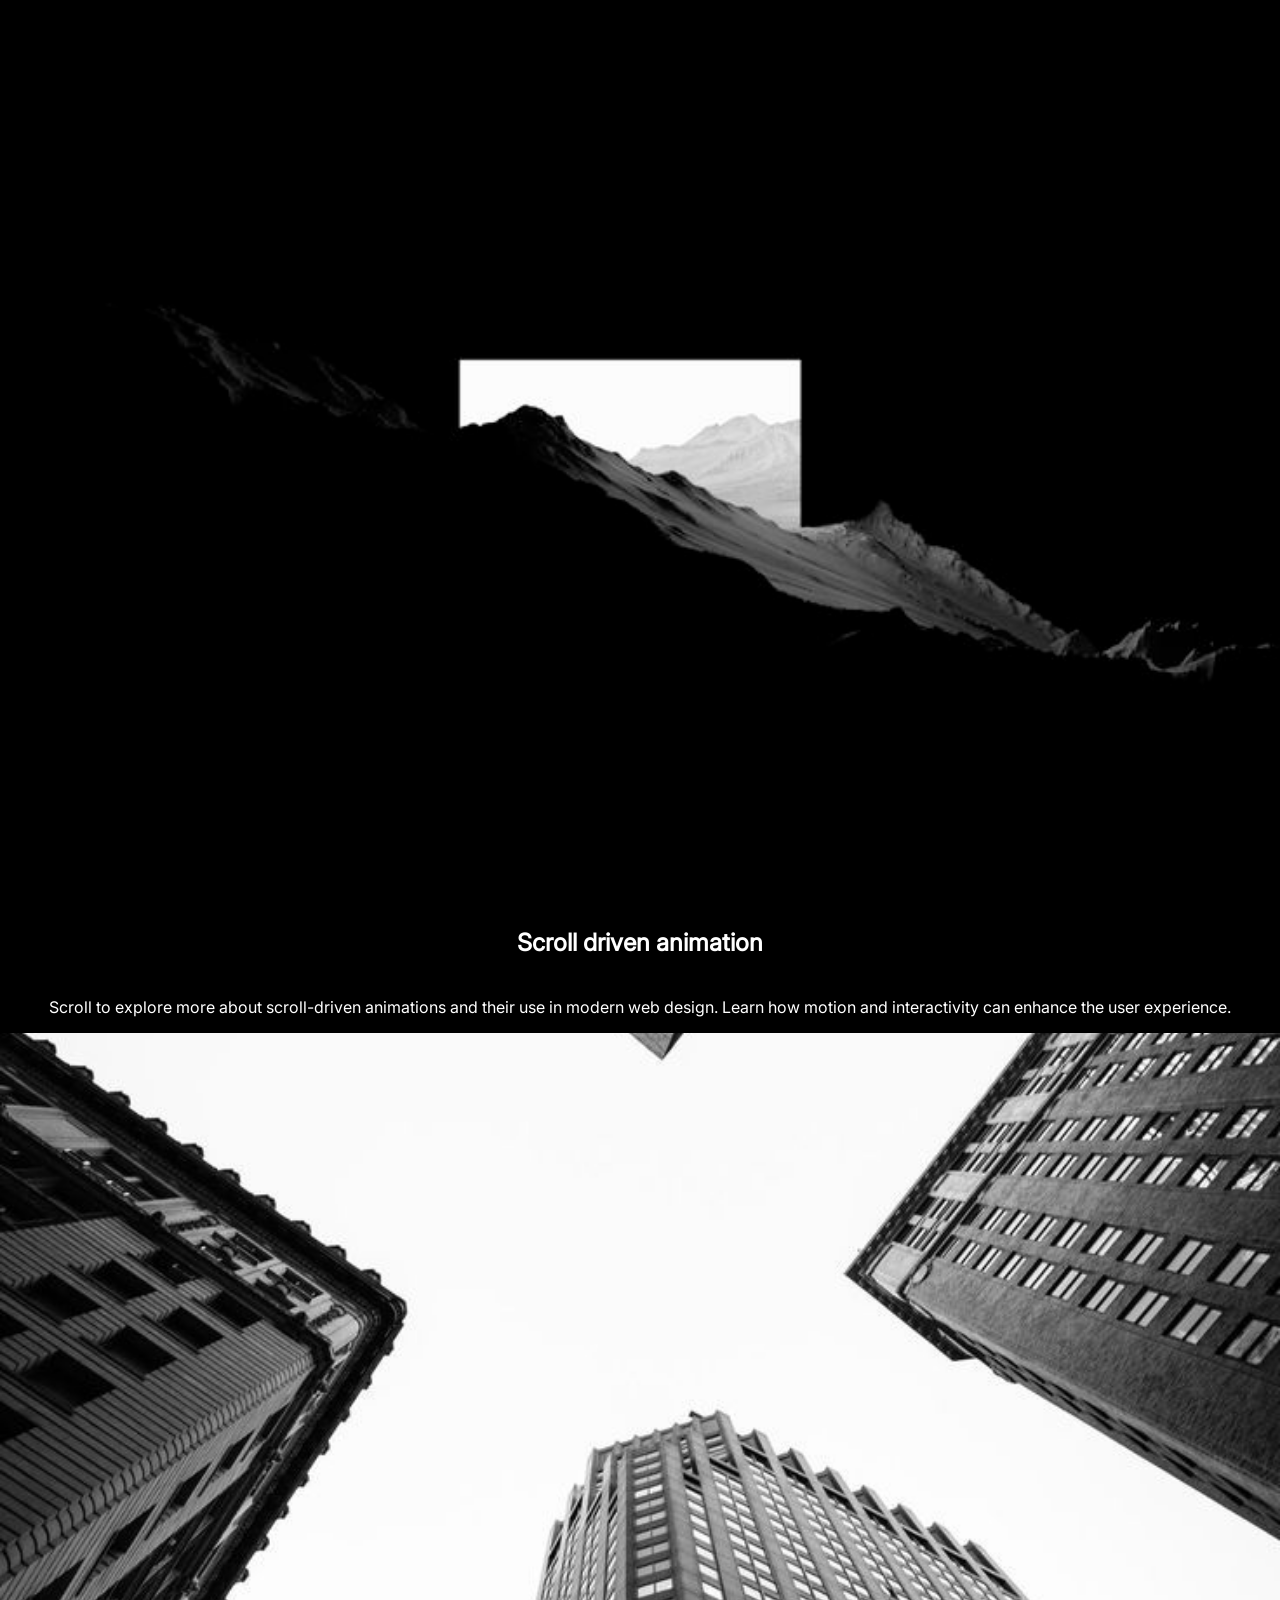
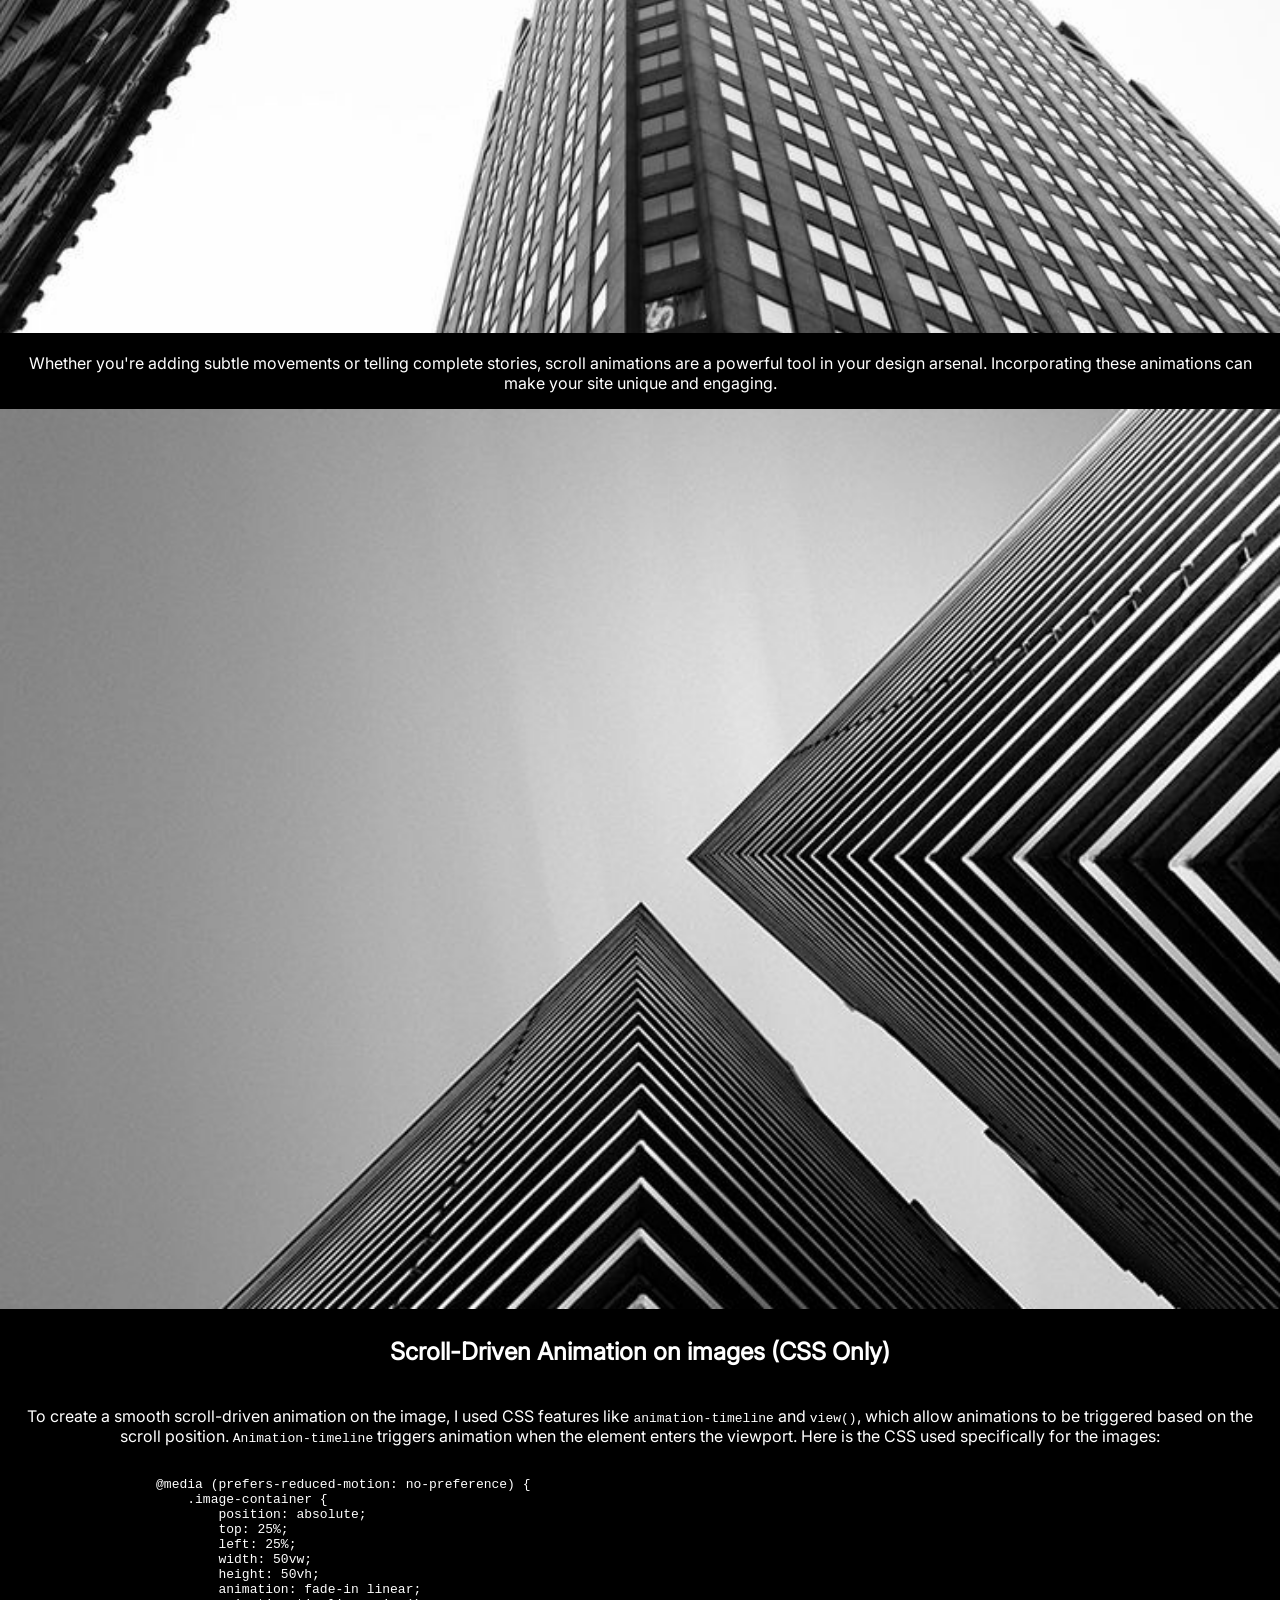
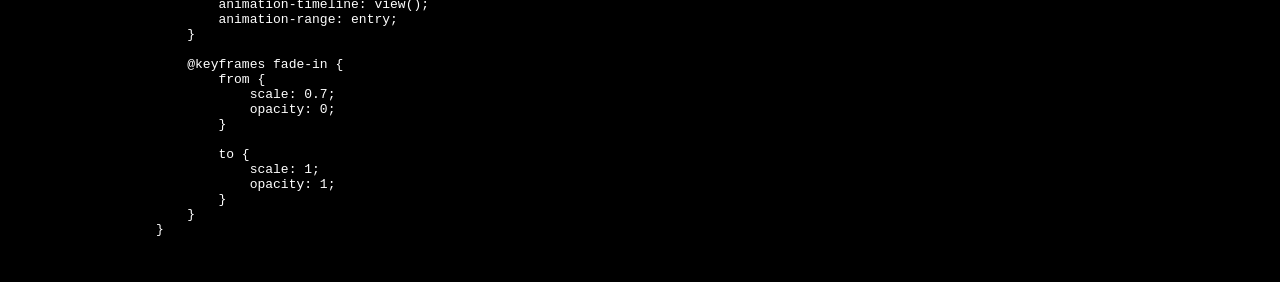
==== scrolldriven.html @ a699f075 "form" ====
<!DOCTYPE html>
<html lang="en">
<head>
    <meta charset="UTF-8">
    <meta name="viewport" content="width=device-width, initial-scale=1.0">
    <link rel="stylesheet" href="styles/stylesheet.css">
    <title>Scroll driven animation</title>
</head>

<body>
    <main>
        <div class="scroll-bar"></div>

        <section class="main-content">
            <img src="../assets/hero.png" alt="background image of buildings">
            <h1>Scroll driven animation</h1>
        </section>

        <section>
            <p>Scroll to explore more about scroll-driven animations and their use in modern web design. Learn how motion and interactivity can enhance the user experience.</p>
            <img class="image-container" src="../assets/building.png">
        </section>

        <section>
            <p> Whether you're adding subtle movements or telling complete stories, scroll animations are a powerful tool in your design arsenal. Incorporating these animations can make your site unique and engaging.</p>
            <img class="image-container" src="../assets/building2.png">
        </section>

        <section >
            <h1 class="h1-code">Scroll-Driven Animation on images (CSS Only)</h1>
            <p class="p-code">To create a smooth scroll-driven animation on the image, I used CSS features like <code>animation-timeline</code> and <code>view()</code>, which allow animations to be triggered based on the scroll position. <code>Animation-timeline</code> triggers animation when the element enters the viewport. Here is the CSS used specifically for the images:</p>
            <pre>
                <code>
                    @media (prefers-reduced-motion: no-preference) {
                        .image-container {
                            position: absolute;
                            top: 25%;
                            left: 25%;
                            width: 50vw;
                            height: 50vh;
                            animation: fade-in linear;
                            animation-timeline: view();   
                            animation-range: entry; 
                        }

                        @keyframes fade-in {
                            from {
                                scale: 0.7;
                                opacity: 0;
                            }

                            to {
                                scale: 1;
                                opacity: 1;
                            }
                        }
                    }

                </code>
            </pre>
        </section>
    </main>

</body>
</html>

<style>
    main {
        background-color: var(--neutral-color-black);
    }

    @media (prefers-reduced-motion: no-preference) {
        .scroll-bar {
            height: .6em;
            position: fixed;
            top: 0;
            background-color: darkblue;
            width: 100%;
            z-index: 1;
            transform-origin: left;
            scale: 0 1;

            animation: scroll linear;
            animation-timeline: scroll(y);
        }
        
        @keyframes scroll {
            to {
                scale: 1 1;
            }
        }
    }


    @media (prefers-reduced-motion: no-preference) {
        .main-content {
            animation: fade-out linear;
            animation-timeline: view();
            animation-range: exit 20em;
        }

        @keyframes fade-out {
            to {
                opacity: 0;
            }
        }
    }

    img {
        width: 100%;
        height: 100vh;
        object-fit: cover;
    }

    h1, p {
        color: var(--neutral-color-white);
        font-family: var(--font-inter-regular);
        text-align: center;
        padding: 1em;
    }

    a {
        display: flex;
        justify-content: center;
    }

    code {
        color: var(--neutral-color-white);
    }

    form {
        display: flex;
        flex-direction: column;
        align-items: center;
        gap: 1em;
        color: var(--neutral-color-white);
    }

    @media (prefers-reduced-motion: no-preference) {
    .image-container {
        animation: fade-in linear;
        animation-timeline: view();  
        animation-range: entry;
    }

    @keyframes fade-in {
        from {
            scale: 0.7;
            opacity: 0;
        }

        to {
            scale: 1;
            opacity: 1;
        }
    }
}

    form input[type="text"] {
        width: 25rem;
        padding: .8em;
        margin-top: .5em;
        margin-bottom: .5em;
    }

    #submit-button {
        background-color: white;
        color: black;
        text-transform: uppercase;
        margin: 1em 0 1em 0;
        padding: 1em 2em 1em 2em;
        max-width: 13em;
        border: 1px solid white;
        border-radius: .2em;
            &:hover {
                border: 1px solid darkblue;
                background-color: darkblue;
                color: white;
                cursor: pointer;
                transition-timing-function: ease-in; /*de animatie begint langzaam en versnelt naar het einde toe.*/
                transition: .5s; /*duur van de animatie in 0.5 seconden*/
            }
    }
</style>
---- styles/stylesheet.css ----
@font-face {
    font-family: 'Inter Light';
    src: url('../fonts/Inter.ttf') format('truetype');
    font-weight: 300;
}

@font-face {
    font-family: 'Inter Regular';
    src: url('../fonts/Inter.ttf') format('truetype');
    font-weight: 400;
}

@font-face {
    font-family: 'Inter Italic Regular';
    src: url('../fonts/Inter-Italic.ttf') format('truetype');
    font-weight: 400;
    font-style: italic;
}

@font-face {
    font-family: 'Inter Medium';
    src: url('../fonts/Inter.ttf') format('truetype');
    font-weight: 500;
}

@font-face {
    font-family: 'Inter semiBold';
    src: url('../fonts/Inter.ttf') format('truetype');
    font-weight: 600;
}

@font-face {
    font-family: 'Inter Bold';
    src: url('../fonts/Inter.ttf') format('truetype');
    font-weight: 700;
}

body {
    --neutral-color-black: #000000;
    --neutral-color-white: #FFFFFF;
    --accent-color-darkgreen: #3A3C34;

    --font-inter-light: 'Inter Light', sans-serif;
    --font-inter-regular: 'Inter Regular', sans-serif;
    --font-inter-italic-regular: 'Inter Italic Regular', sans-serif;
    --font-inter-medium: 'Inter Medium', sans-serif;
    --font-inter-semiBold: 'Inter SemiBold', sans-serif;
    --font-inter-bold: 'Inter Bold', sans-serif;

    --font-size-heading: 5.5rem; /* 5.5 * 16px = 88px */
    --font-size-xxl: 2.5rem;   /* 2.5 * 16px = 40px */
    --font-size-xl: 2rem;   /* 2 * 16px = 32px */
    --font-size-l: 1.5rem;    /* 1.5 * 16px = 24px */
    --font-size-m: 1.25rem;   /* 1.25 * 16px = 20px */
    --font-size-s: 1rem;      /* 1 * 16px = 16px */
    --font-size-xs: 0.875rem; /* 0.875 * 16px = 14px */
}

* {
    margin: 0;
    padding: 0;
    box-sizing: border-box; 
}
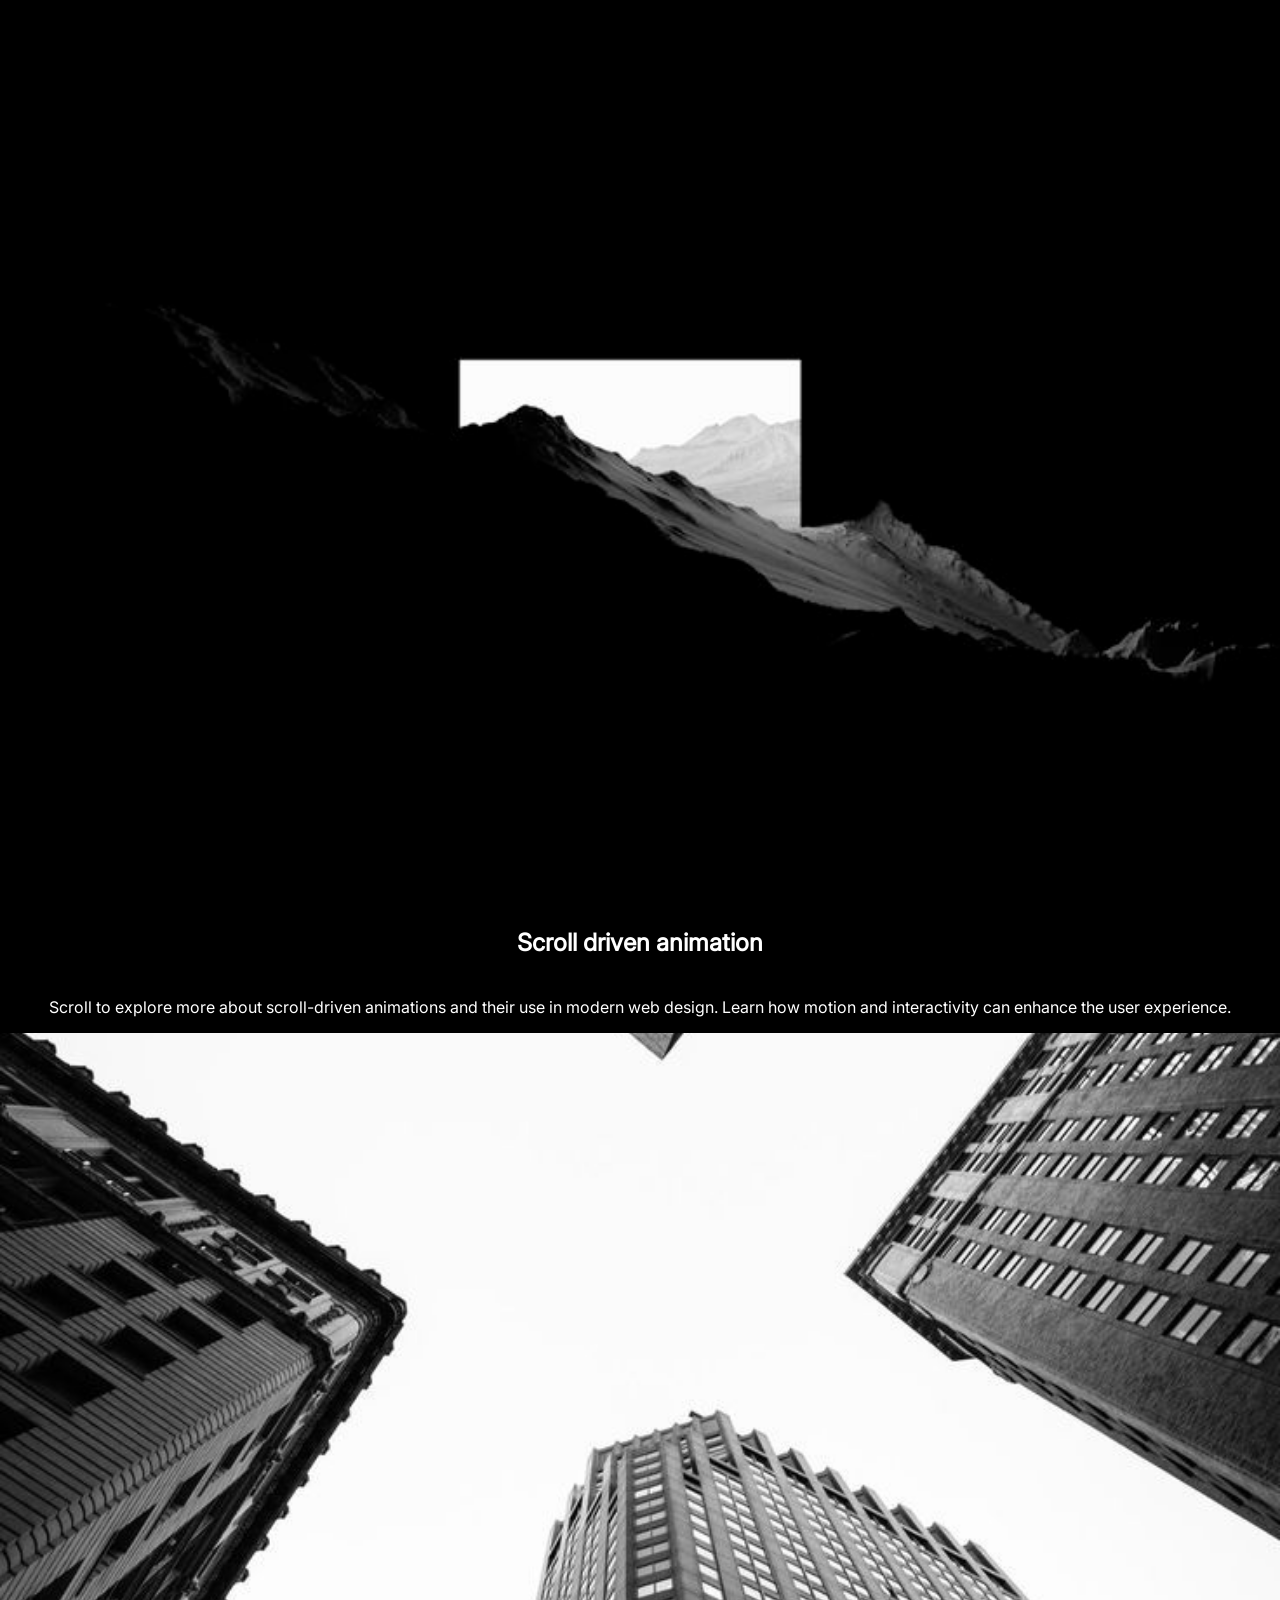
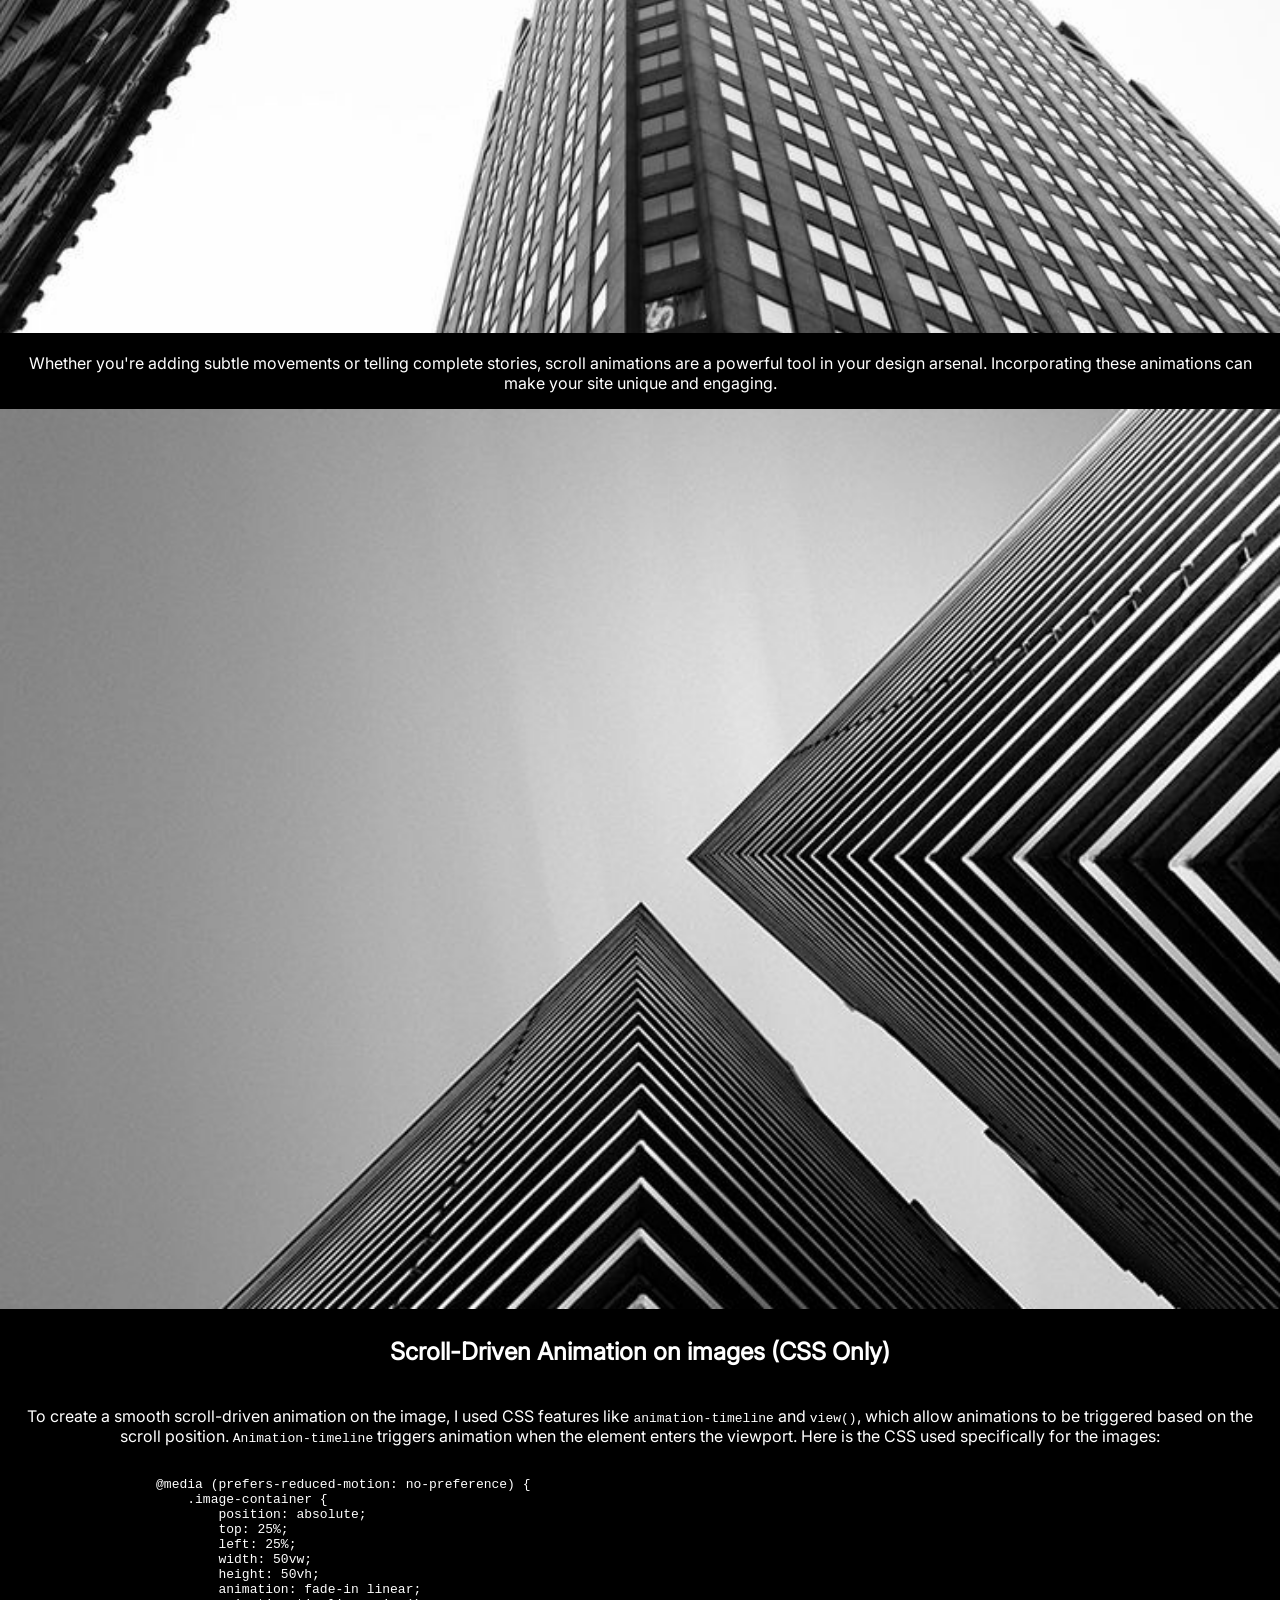
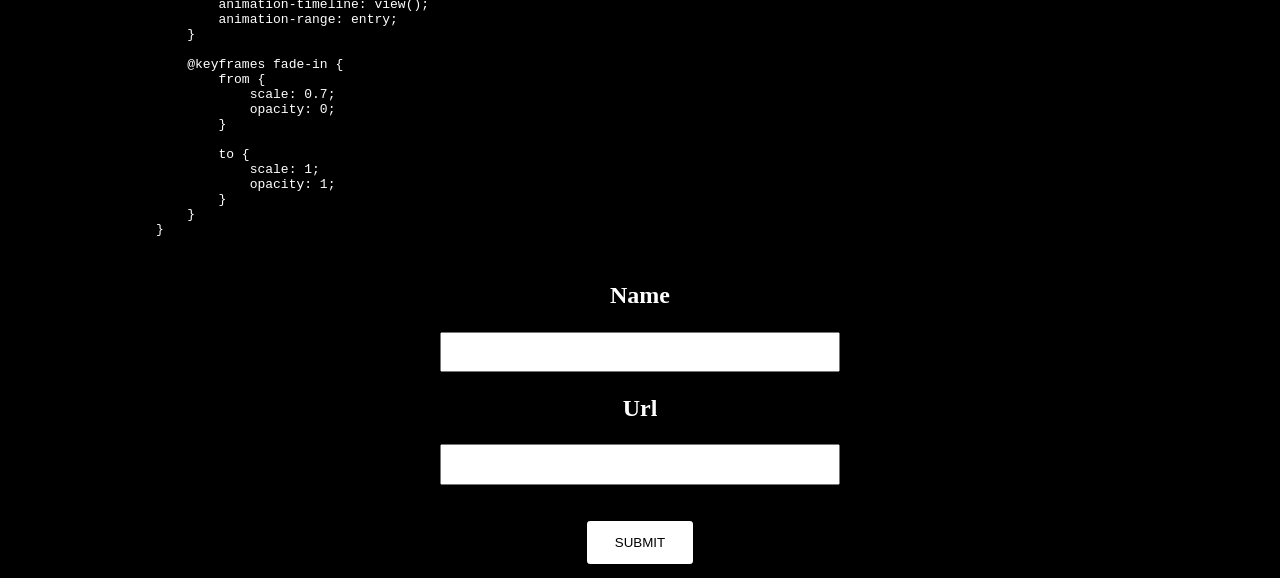
==== commit c0b397fb: "feat: added form #2" ====
--- a/scrolldriven.html
+++ b/scrolldriven.html
@@ -12,18 +12,18 @@
         <div class="scroll-bar"></div>
 
         <section class="main-content">
-            <img src="../assets/hero.png" alt="background image of buildings">
+            <img src="./assets/hero.png" alt="background image of buildings">
             <h1>Scroll driven animation</h1>
         </section>
 
         <section>
             <p>Scroll to explore more about scroll-driven animations and their use in modern web design. Learn how motion and interactivity can enhance the user experience.</p>
-            <img class="image-container" src="../assets/building.png">
+            <img class="image-container" src="./assets/building.png">
         </section>
 
         <section>
             <p> Whether you're adding subtle movements or telling complete stories, scroll animations are a powerful tool in your design arsenal. Incorporating these animations can make your site unique and engaging.</p>
-            <img class="image-container" src="../assets/building2.png">
+            <img class="image-container" src="./assets/building2.png">
         </section>
 
         <section >
@@ -59,6 +59,18 @@
                 </code>
             </pre>
         </section>
+
+        <form method="post" action="/scrolldriven">
+            
+            <h2>Name</h2>
+            <input type="text" name="name" required/>
+
+            <h2>Url</h2>
+            <input type="text" name="descrixption" required/>
+
+            <button type="submit" id="submit-button" class="submit-button" >Submit</button>
+        </form>
+
     </main>
 
 </body>
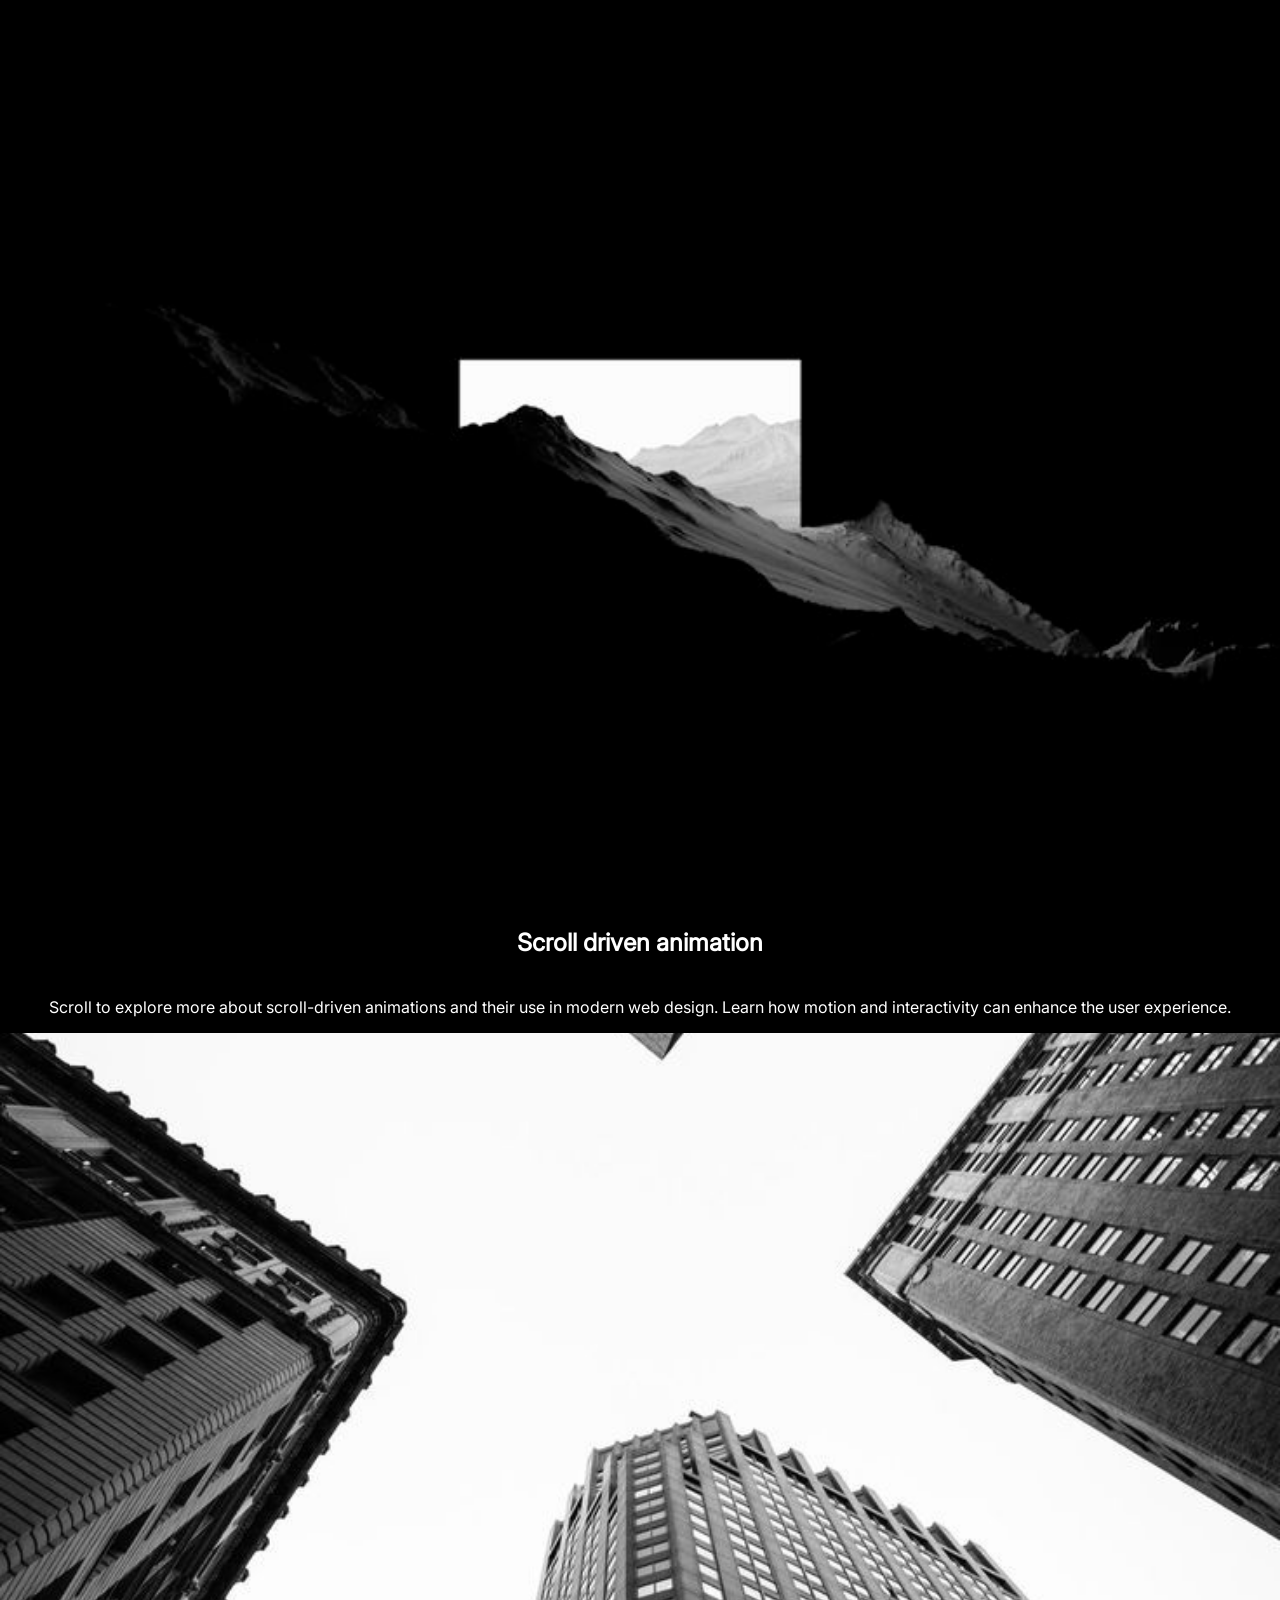
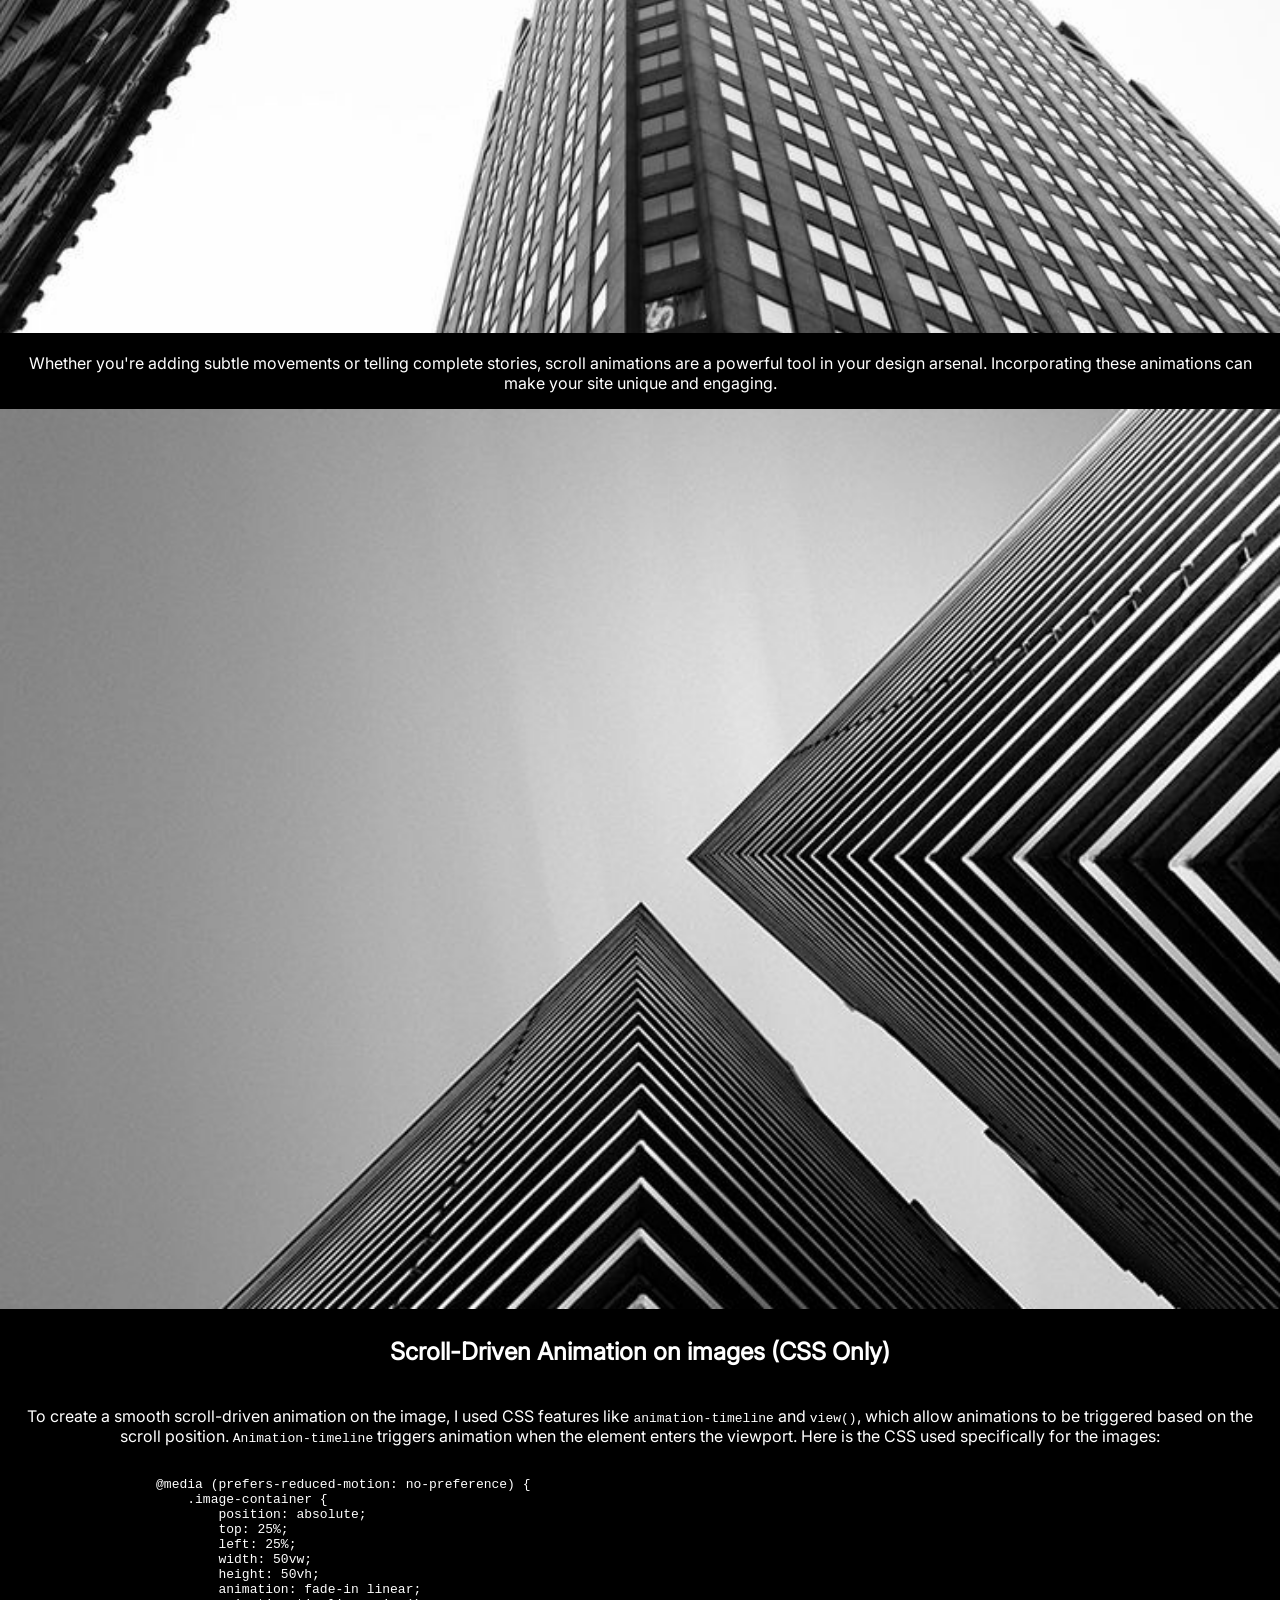
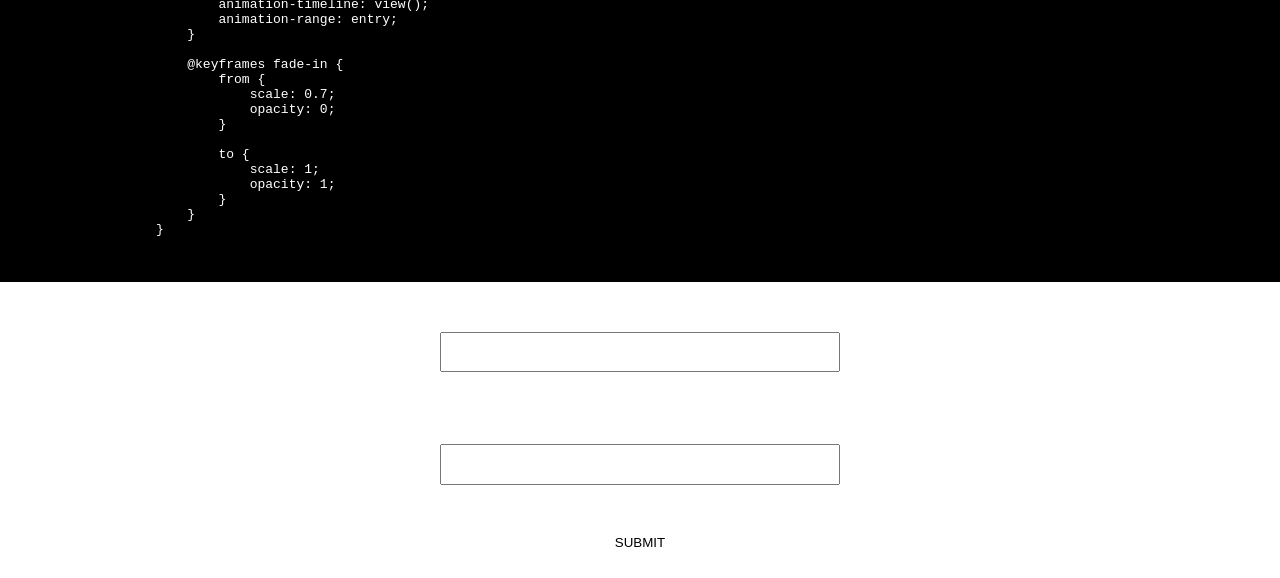
==== commit bd28b257: "Update scrolldriven.html" ====
--- a/scrolldriven.html
+++ b/scrolldriven.html
@@ -59,8 +59,9 @@
                 </code>
             </pre>
         </section>
+    </main>
 
-        <form method="post" action="/scrolldriven">
+    <form method="post" action="/scrolldriven">
             
             <h2>Name</h2>
             <input type="text" name="name" required/>
@@ -69,9 +70,8 @@
             <input type="text" name="descrixption" required/>
 
             <button type="submit" id="submit-button" class="submit-button" >Submit</button>
-        </form>
+    </form>
 
-    </main>
 
 </body>
 </html>
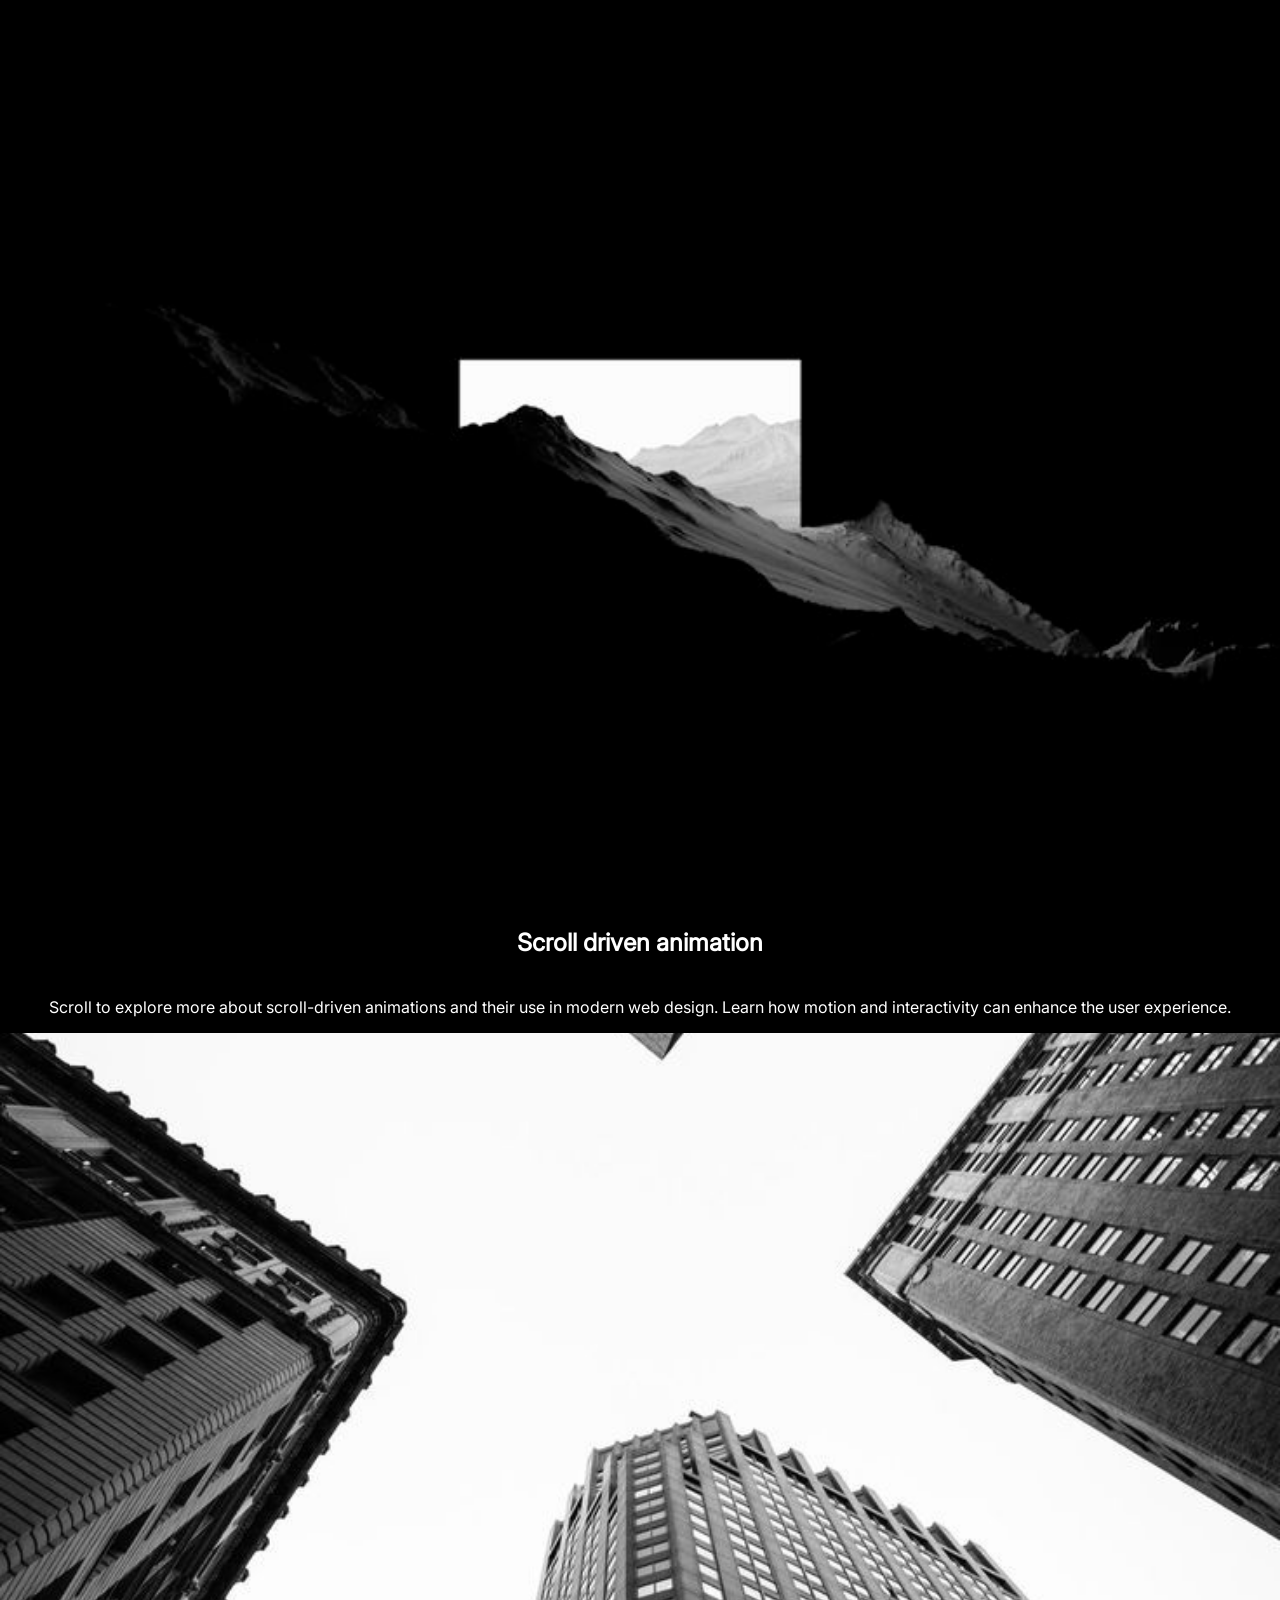
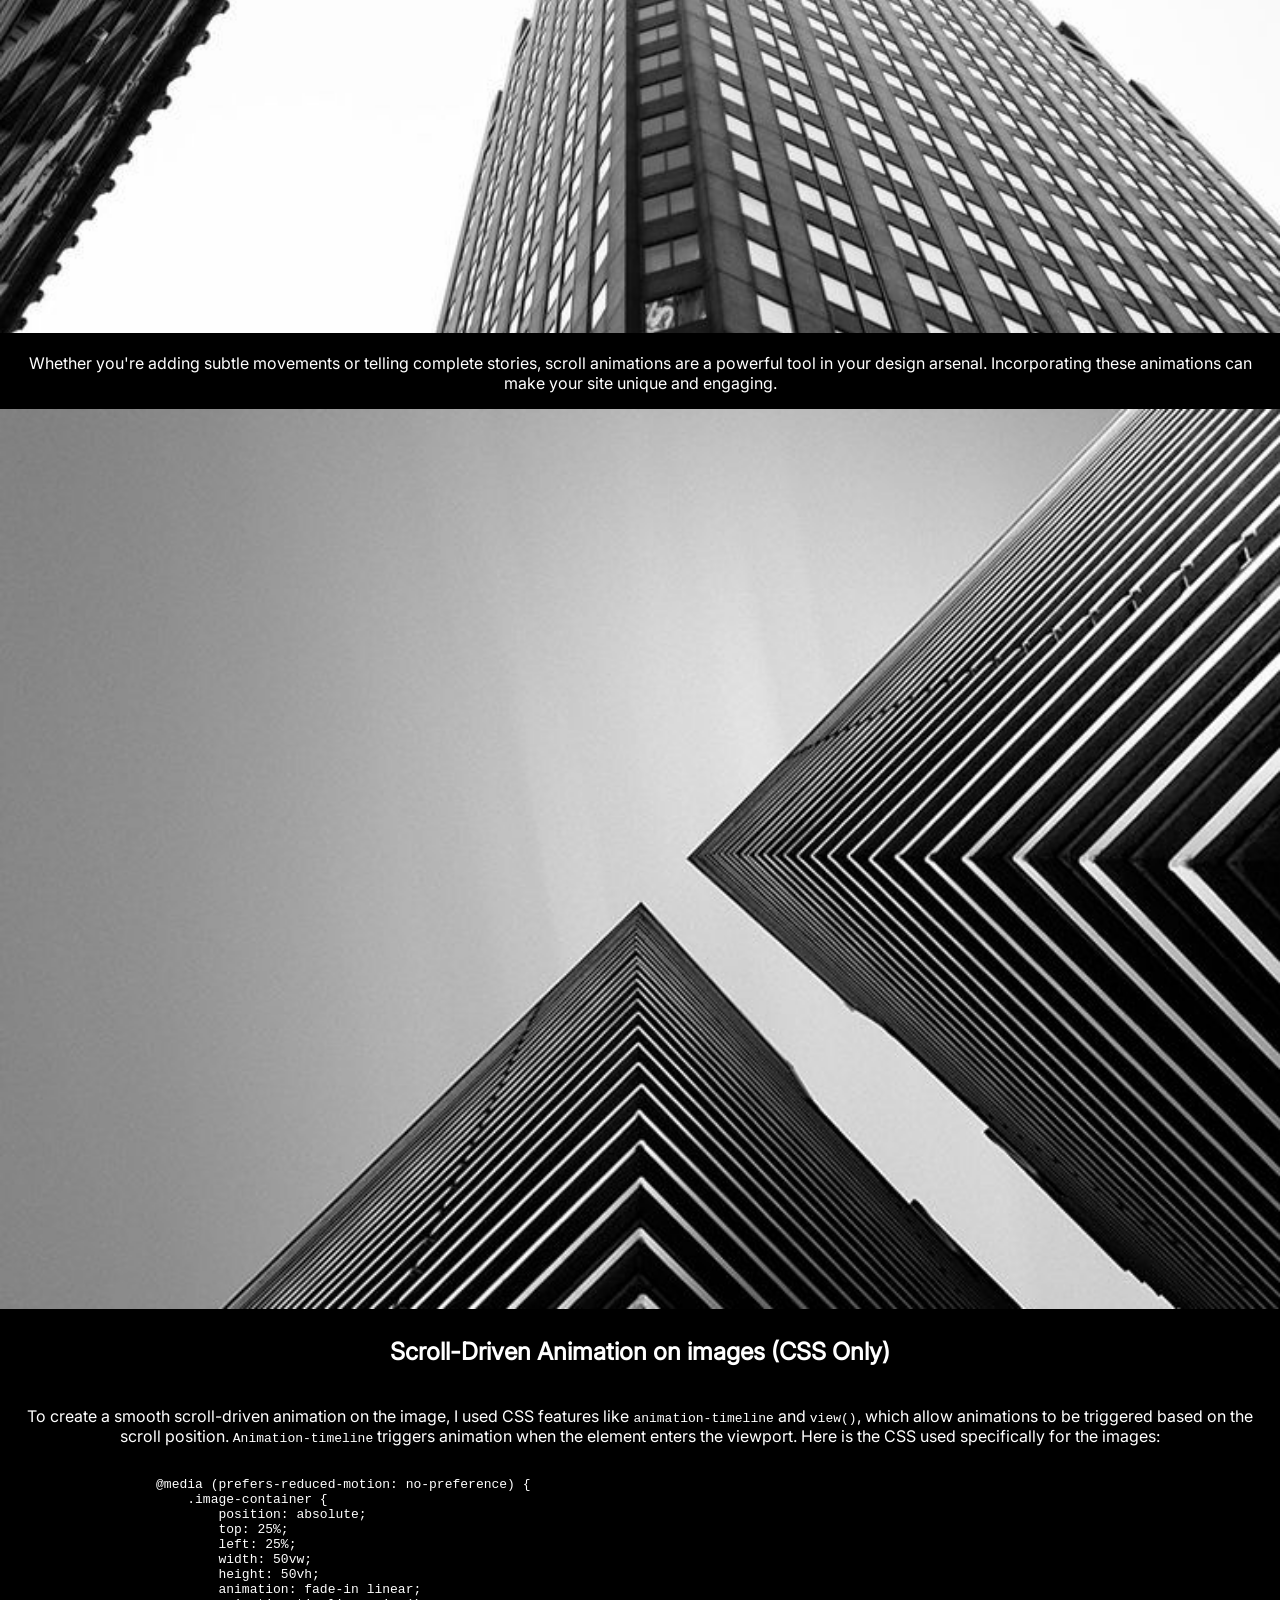
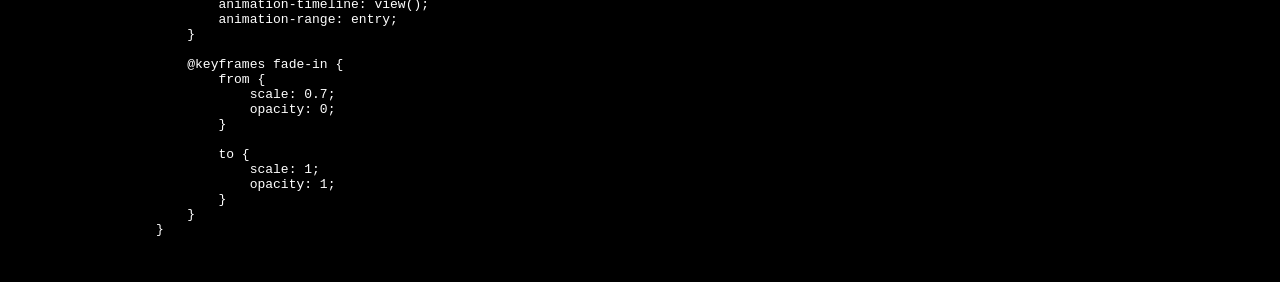
==== commit a320c157: "remove form" ====
--- a/scrolldriven.html
+++ b/scrolldriven.html
@@ -60,18 +60,6 @@
             </pre>
         </section>
     </main>
-
-    <form method="post" action="/scrolldriven">
-            
-            <h2>Name</h2>
-            <input type="text" name="name" required/>
-
-            <h2>Url</h2>
-            <input type="text" name="descrixption" required/>
-
-            <button type="submit" id="submit-button" class="submit-button" >Submit</button>
-    </form>
-
 
 </body>
 </html>
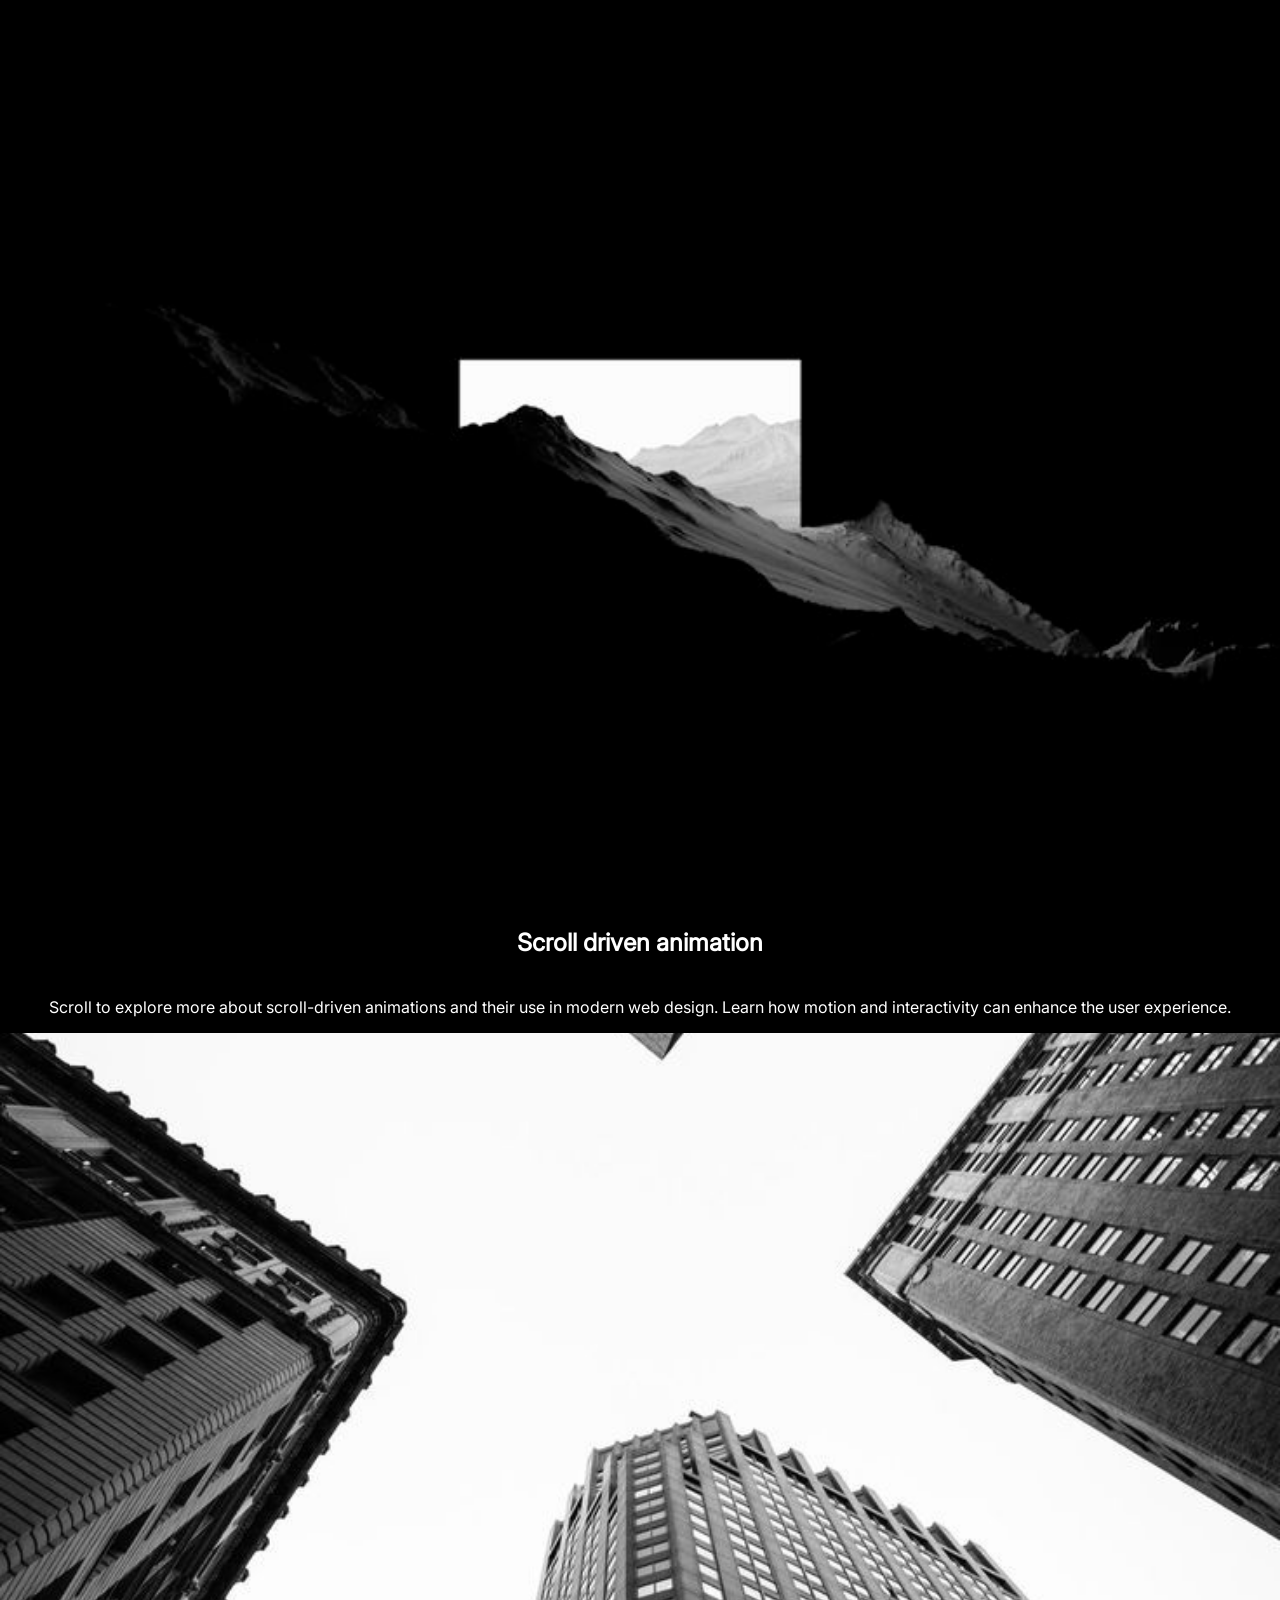
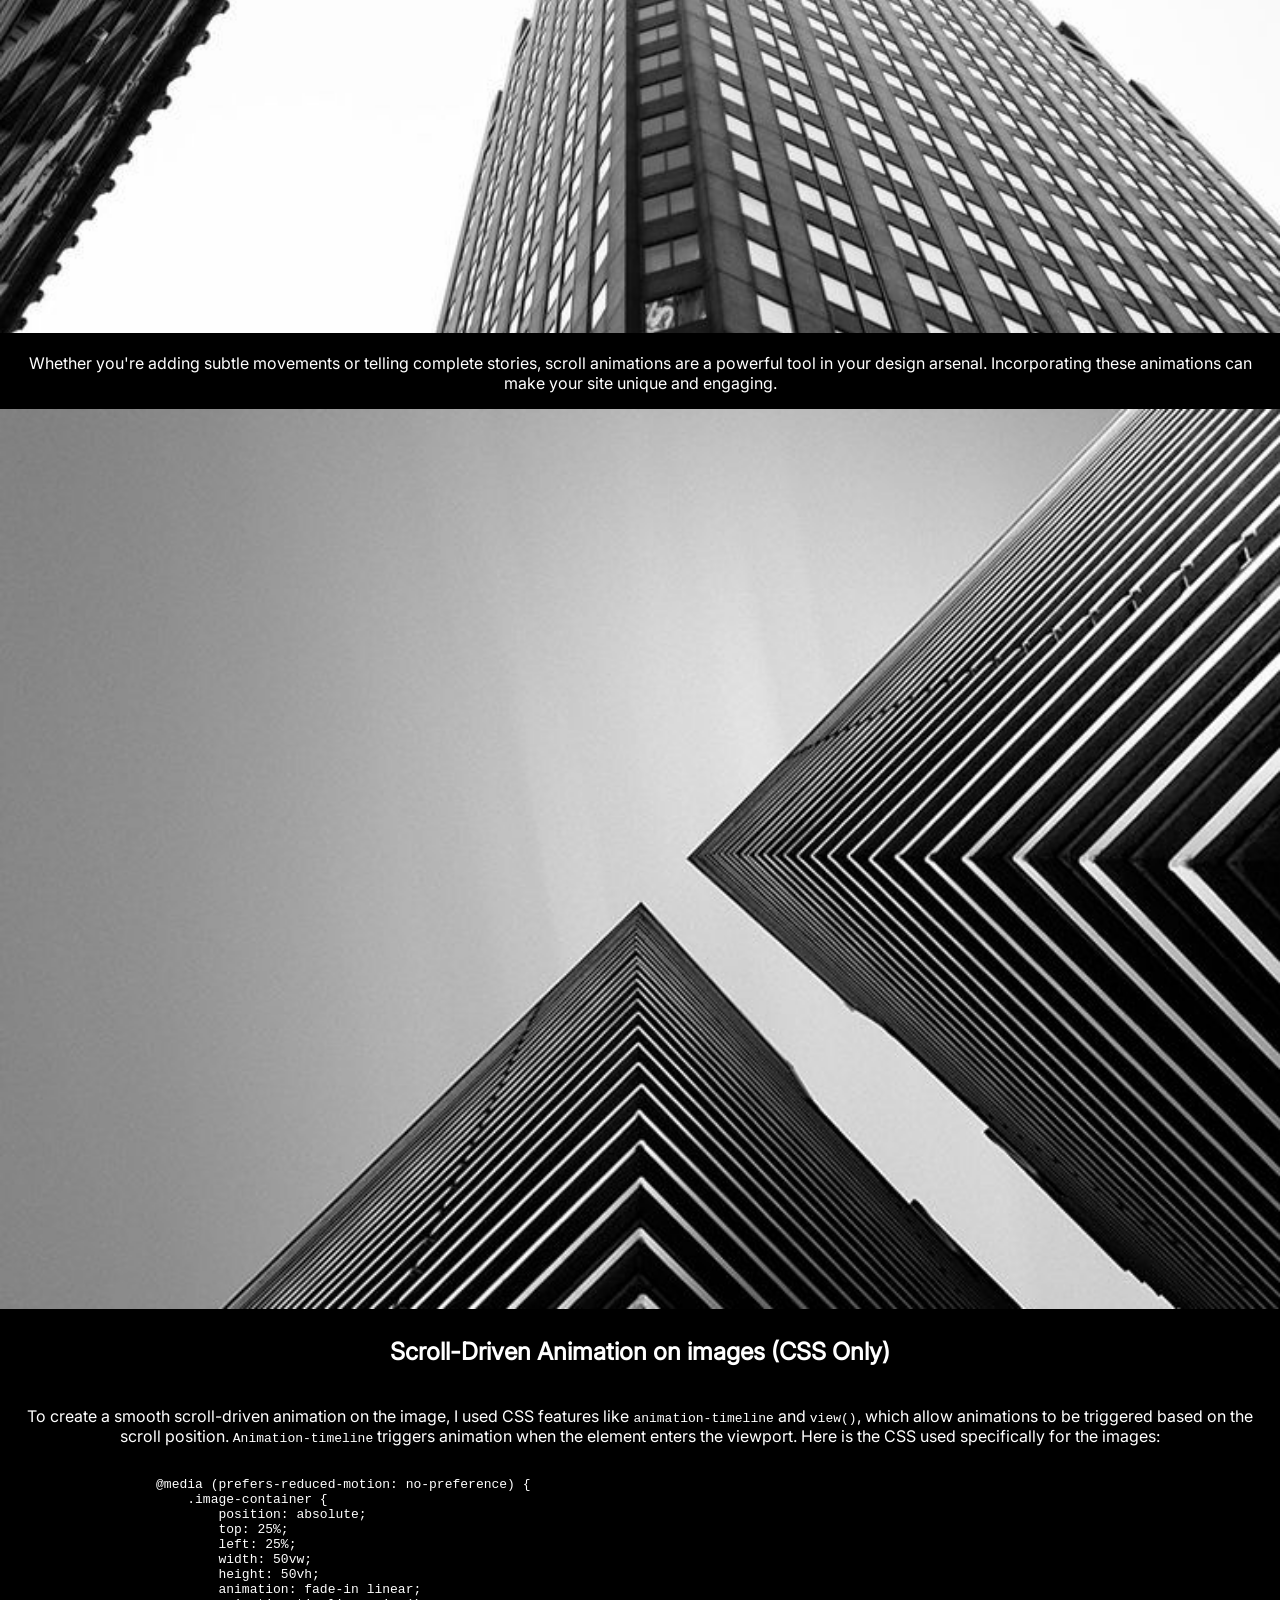
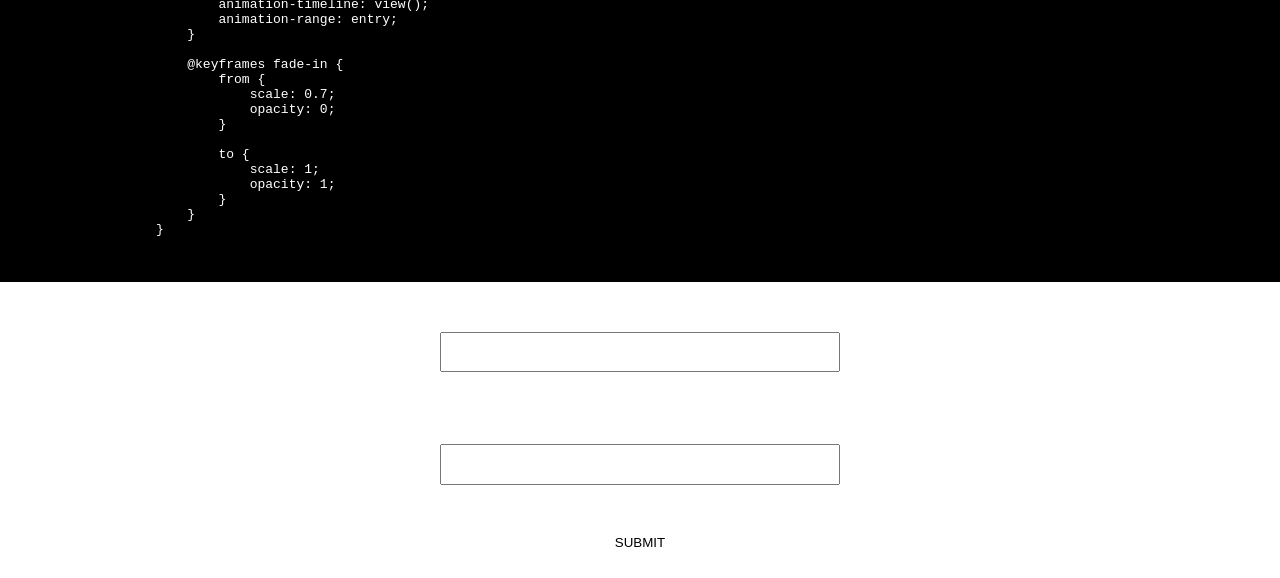
==== commit e0bae4b5: "feat: added form" ====
--- a/scrolldriven.html
+++ b/scrolldriven.html
@@ -60,6 +60,18 @@
             </pre>
         </section>
     </main>
+
+    <form method="post" action="/scrolldriven">
+            
+            <h2>Name</h2>
+            <input type="text" name="name" required/>
+
+            <h2>Url</h2>
+            <input type="text" name="descrixption" required/>
+
+            <button type="submit" id="submit-button" class="submit-button" >Submit</button>
+    </form>
+
 
 </body>
 </html>
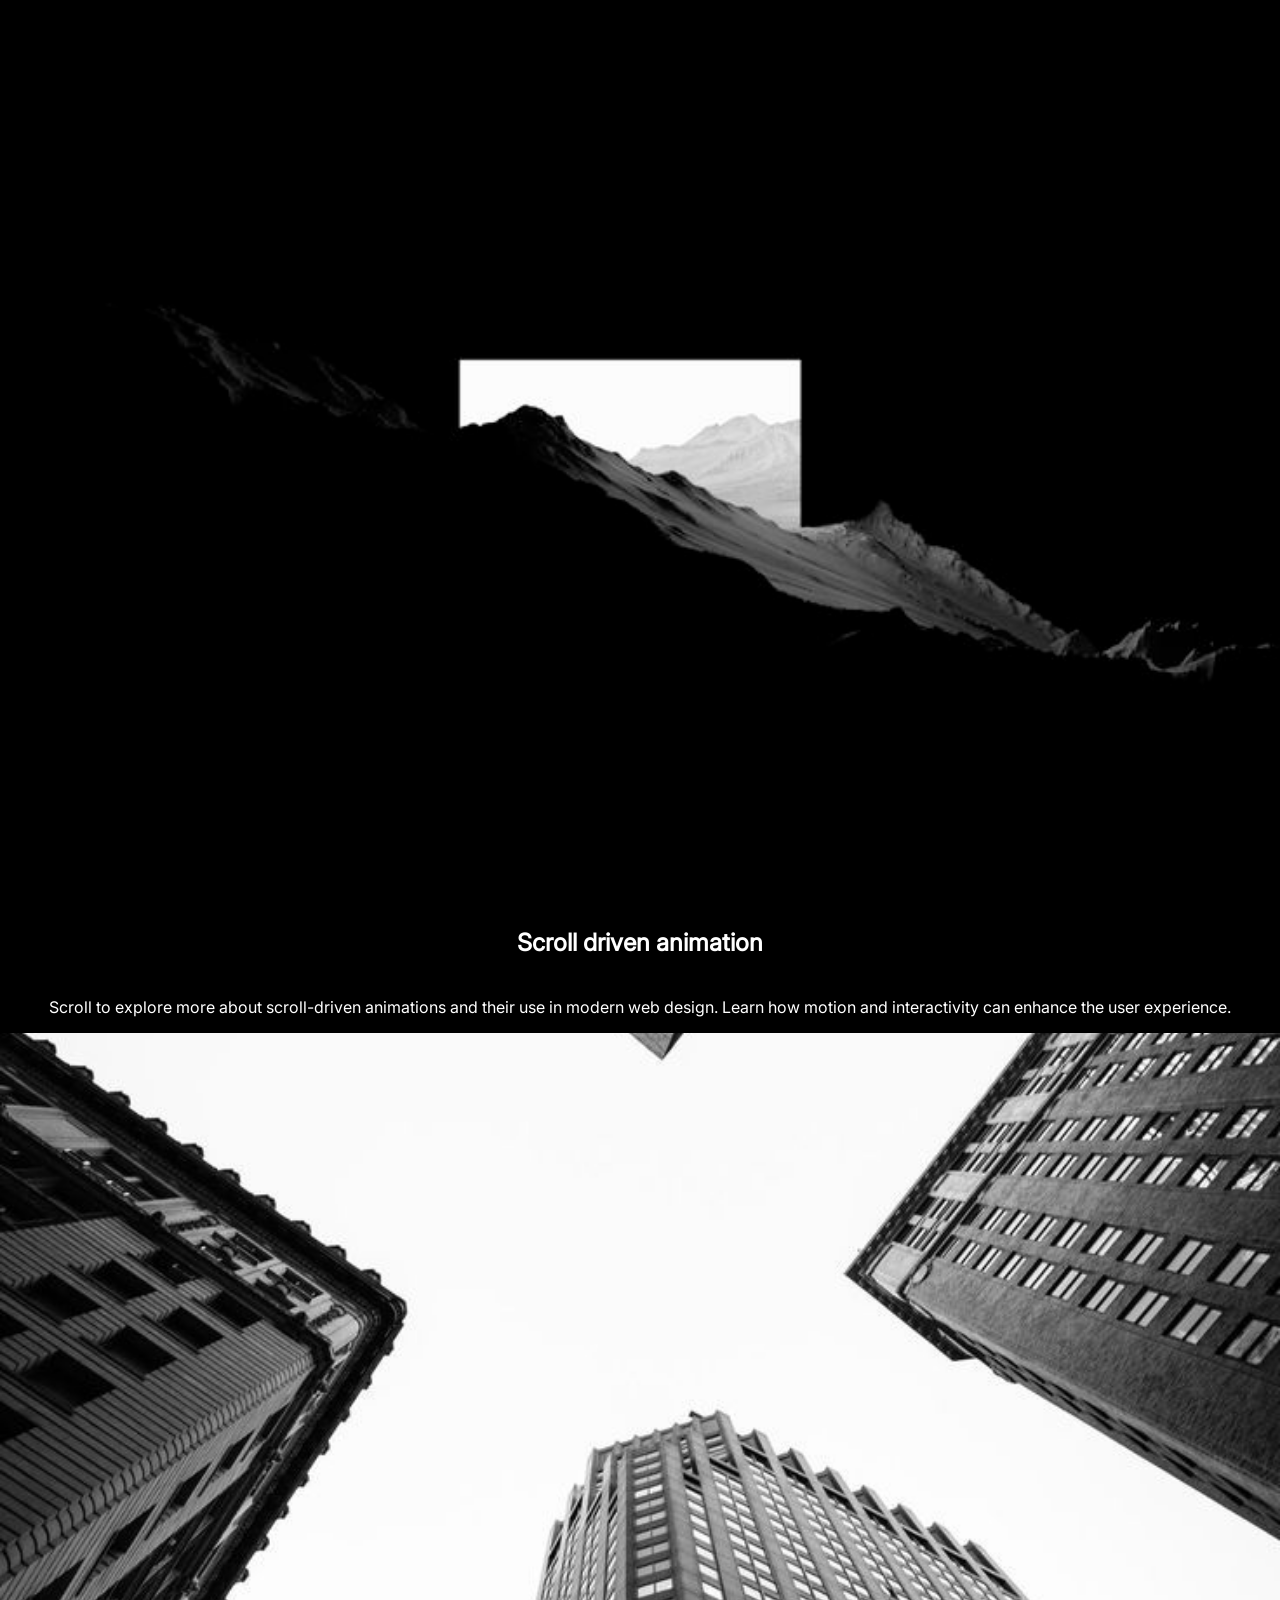
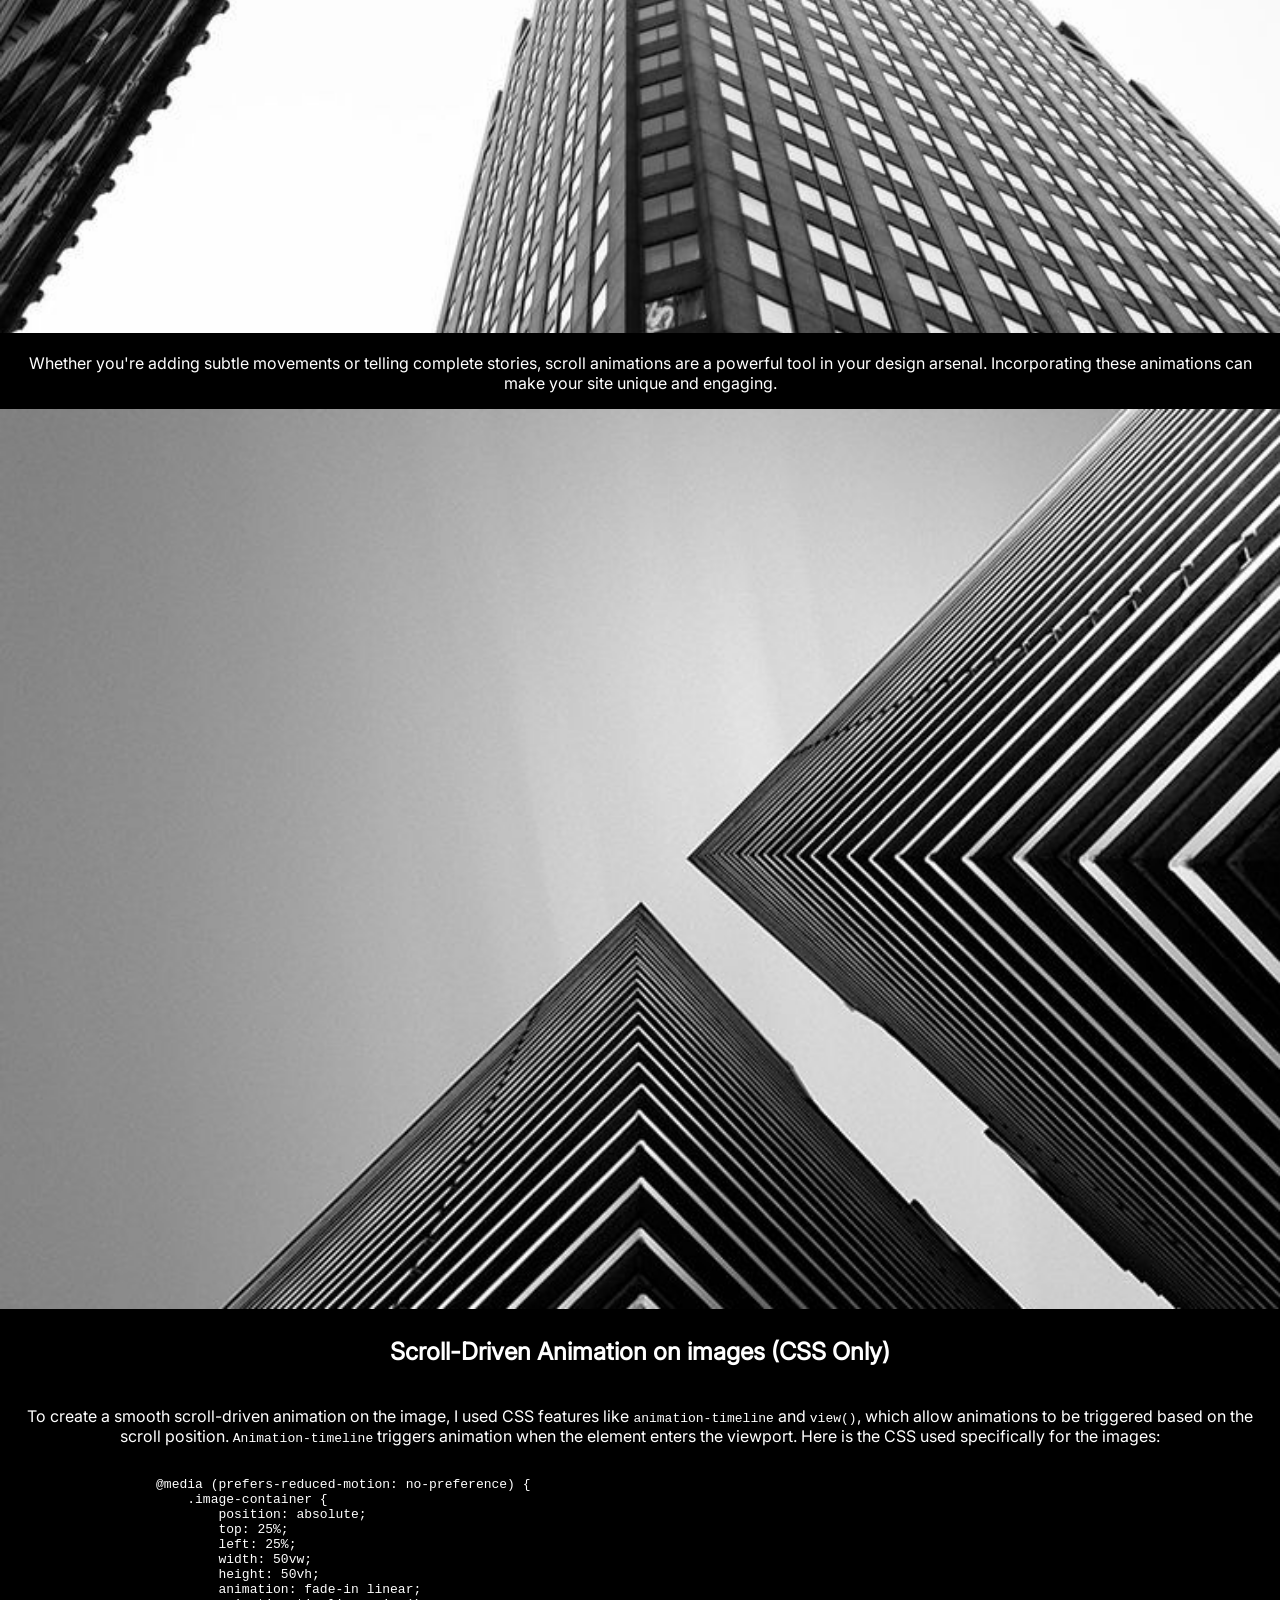
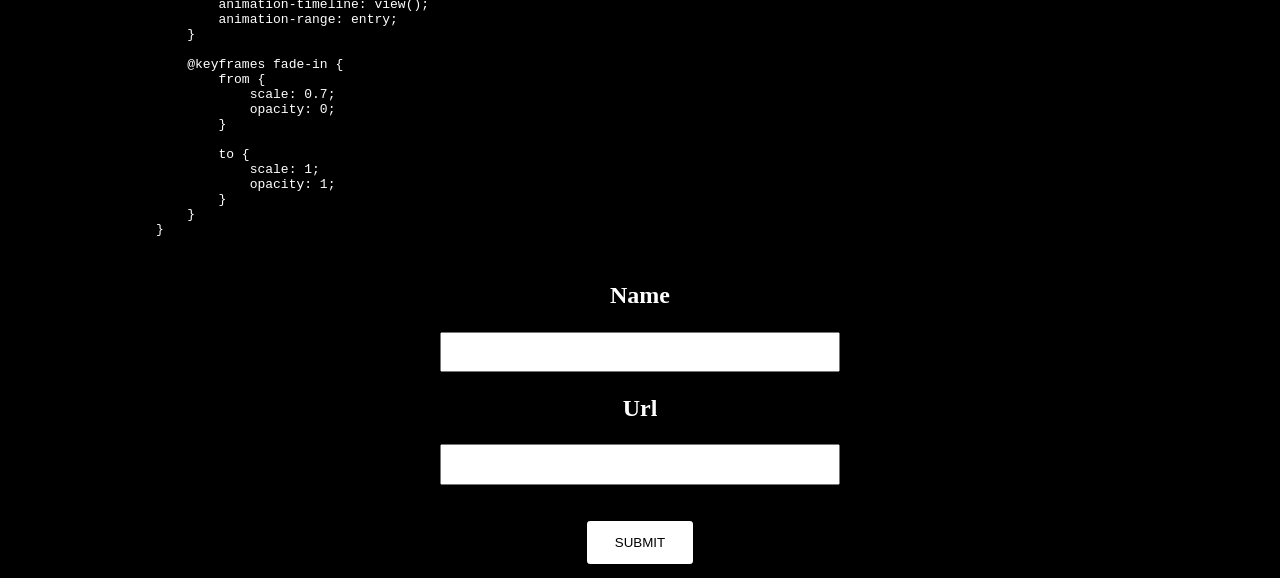
==== commit dcdd4ce7: "Merge c0b397fb368be276f5cff4c39126c15516c1f040 into b1825a0649426c1cc75592971d1be87564e3a085" ====
--- a/scrolldriven.html
+++ b/scrolldriven.html
@@ -59,9 +59,8 @@
                 </code>
             </pre>
         </section>
-    </main>
 
-    <form method="post" action="/scrolldriven">
+        <form method="post" action="/scrolldriven">
             
             <h2>Name</h2>
             <input type="text" name="name" required/>
@@ -70,8 +69,9 @@
             <input type="text" name="descrixption" required/>
 
             <button type="submit" id="submit-button" class="submit-button" >Submit</button>
-    </form>
+        </form>
 
+    </main>
 
 </body>
 </html>
